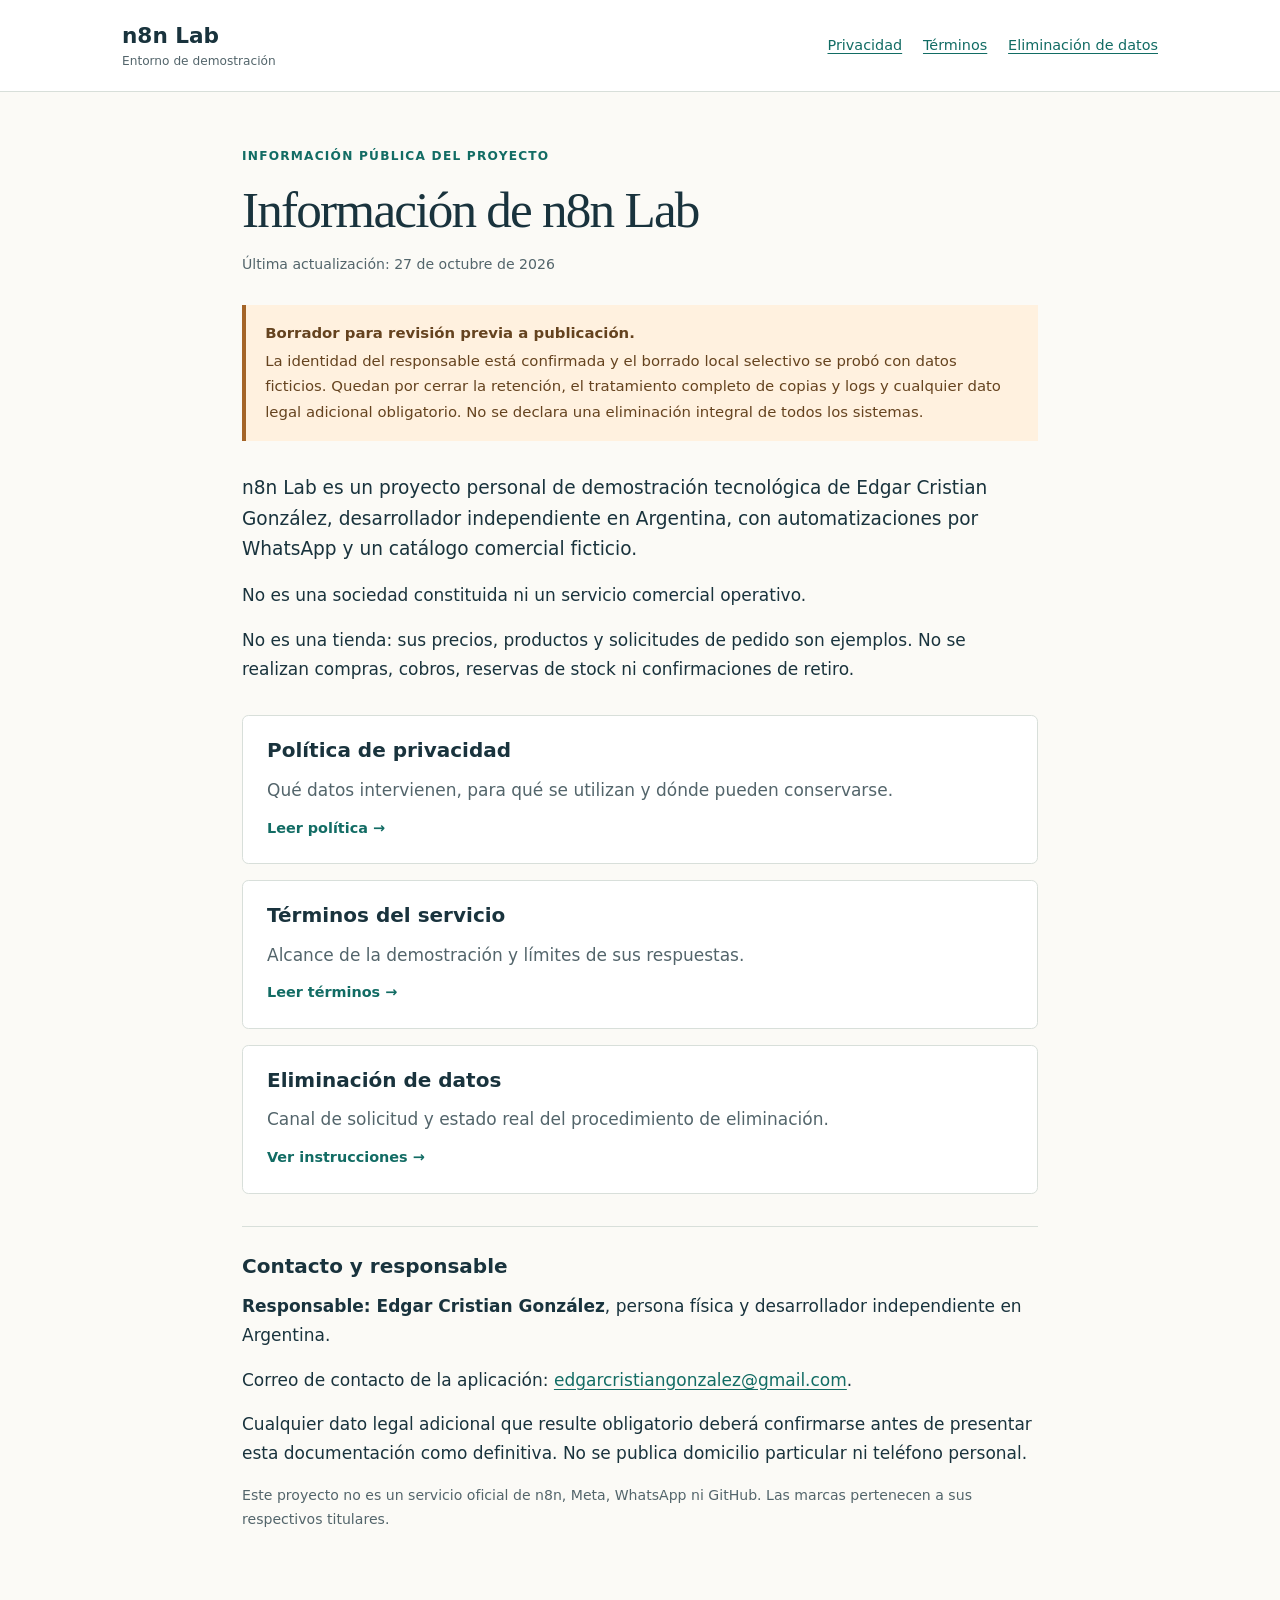
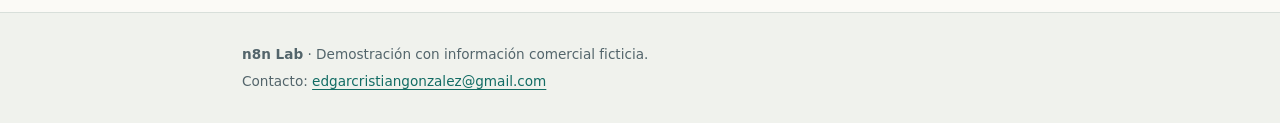
==== index.html @ 9a206daf "Prepare n8n Lab public legal pages" ====
<!doctype html>
<html lang="es">
<head>
  <meta charset="utf-8">
  <meta name="viewport" content="width=device-width, initial-scale=1">
  <meta name="description" content="Políticas e instrucciones del entorno de demostración n8n Lab.">
  <meta name="referrer" content="no-referrer">
  <title>Información de n8n Lab · n8n Lab</title>
  <link rel="stylesheet" href="styles.css">
</head>
<body>
  <a class="skip" href="#contenido">Ir al contenido</a>
  <header class="site-header"><div class="header-inner"><a class="brand" href="index.html">n8n Lab<span>Entorno de demostración</span></a><nav aria-label="Navegación principal"><a href="privacidad.html">Privacidad</a><a href="terminos.html">Términos</a><a href="eliminacion.html">Eliminación de datos</a></nav></div></header>
  <main id="contenido" class="document">
    <p class="eyebrow">Información pública del proyecto</p>
    <h1>Información de n8n Lab</h1>
    <p class="updated">Última actualización: <time datetime="2026-10-27">27 de octubre de 2026</time></p>
    <aside class="notice" aria-label="Estado de esta documentación"><strong>Borrador para revisión previa a publicación.</strong> La identidad del responsable está confirmada y el borrado local selectivo se probó con datos ficticios. Quedan por cerrar la retención, el tratamiento completo de copias y logs y cualquier dato legal adicional obligatorio. No se declara una eliminación integral de todos los sistemas.</aside>

    <p class="lead">n8n Lab es un proyecto personal de demostración tecnológica de Edgar Cristian González, desarrollador independiente en Argentina, con automatizaciones por WhatsApp y un catálogo comercial ficticio.</p>
    <p>No es una sociedad constituida ni un servicio comercial operativo.</p>
    <p>No es una tienda: sus precios, productos y solicitudes de pedido son ejemplos. No se realizan compras, cobros, reservas de stock ni confirmaciones de retiro.</p>
    <div class="cards">
      <a class="card" href="privacidad.html"><h2>Política de privacidad</h2><p>Qué datos intervienen, para qué se utilizan y dónde pueden conservarse.</p><span>Leer política →</span></a>
      <a class="card" href="terminos.html"><h2>Términos del servicio</h2><p>Alcance de la demostración y límites de sus respuestas.</p><span>Leer términos →</span></a>
      <a class="card" href="eliminacion.html"><h2>Eliminación de datos</h2><p>Canal de solicitud y estado real del procedimiento de eliminación.</p><span>Ver instrucciones →</span></a>
    </div>
    <section><h2>Contacto y responsable</h2><p><strong>Responsable: Edgar Cristian González</strong>, persona física y desarrollador independiente en Argentina.</p><p>Correo de contacto de la aplicación: <a href="mailto:edgarcristiangonzalez@gmail.com">edgarcristiangonzalez@gmail.com</a>.</p><p>Cualquier dato legal adicional que resulte obligatorio deberá confirmarse antes de presentar esta documentación como definitiva. No se publica domicilio particular ni teléfono personal.</p></section>
    <p class="muted">Este proyecto no es un servicio oficial de n8n, Meta, WhatsApp ni GitHub. Las marcas pertenecen a sus respectivos titulares.</p>
  </main>
  <footer><div class="footer-inner"><p><strong>n8n Lab</strong> · Demostración con información comercial ficticia.</p><p>Contacto: <a href="mailto:edgarcristiangonzalez@gmail.com">edgarcristiangonzalez@gmail.com</a></p></div></footer>
</body>
</html>
---- styles.css ----
:root{color-scheme:light;--ink:#19333d;--muted:#53656b;--accent:#126c64;--paper:#fbfaf6;--line:#d8dfda}
*{box-sizing:border-box}
html{scroll-padding-top:1rem}
body{margin:0;background:var(--paper);color:var(--ink);font:17px/1.7 system-ui,-apple-system,BlinkMacSystemFont,"Segoe UI",sans-serif}
a{color:var(--accent);text-underline-offset:.2em;overflow-wrap:anywhere}
a:hover{text-decoration-thickness:2px}
a:focus-visible{outline:3px solid #ad6323;outline-offset:4px;border-radius:2px}
.skip{position:absolute;left:1rem;top:-8rem;padding:.6rem 1rem;background:white;z-index:2}
.skip:focus{top:1rem}
.site-header{background:#fff;border-bottom:1px solid var(--line)}
.header-inner{max-width:1100px;margin:auto;padding:1.35rem 2rem;display:flex;align-items:center;justify-content:space-between;gap:1.5rem;flex-wrap:wrap}
.brand{color:var(--ink);font-size:1.35rem;font-weight:750;line-height:1.3;text-decoration:none}
.brand span{display:block;font-size:.76rem;font-weight:450;color:var(--muted);margin-top:.25rem}
nav{display:flex;gap:1.3rem;flex-wrap:wrap;font-size:.9rem}
.document{max-width:860px;margin:0 auto;padding:3.4rem 2rem 4rem}
.eyebrow{font-size:.76rem;letter-spacing:.1em;text-transform:uppercase;font-weight:650;color:var(--accent);margin:0 0 .7rem}
h1,h2{line-height:1.25;text-wrap:balance}
h1{font-family:Georgia,"Times New Roman",serif;font-weight:500;font-size:clamp(2.2rem,6vw,3.2rem);letter-spacing:-.035em;margin:0 0 .7rem}
h2{font-size:1.25rem;margin:0 0 .8rem}
p{margin:.65rem 0 1rem}
.updated,.muted{color:var(--muted);font-size:.88rem}
.notice{margin:1.7rem 0 2rem;padding:1rem 1.2rem;border-left:4px solid #a46427;background:#fff1df;color:#65431f;font-size:.93rem}
.notice strong{display:block;margin-bottom:.2rem}
.lead{font-size:1.16rem;line-height:1.65}
section{border-top:1px solid var(--line);padding-top:1.7rem;margin-top:2rem}
ul,ol{padding-left:1.35rem}
li{margin:.45rem 0}
.cards{display:grid;gap:1rem;margin:2rem 0}
.card{display:block;padding:1.35rem 1.5rem;background:white;border:1px solid var(--line);border-radius:.4rem;text-decoration:none;color:var(--ink)}
.card:hover{border-color:var(--accent)}
.card p{color:var(--muted);margin:.5rem 0}
.card span{font-size:.9rem;color:var(--accent);font-weight:600}
footer{border-top:1px solid var(--line);background:#f0f2ed}
.footer-inner{max-width:860px;margin:auto;padding:1.7rem 2rem;color:var(--muted);font-size:.85rem}
.footer-inner p{margin:.2rem 0}
@media(max-width:540px){.header-inner{padding:1.1rem 1.2rem;gap:1rem}nav{gap:.5rem 1rem}.document{padding:2rem 1.2rem 3rem}.footer-inner{padding:1.5rem 1.2rem}.notice{padding:.9rem 1rem}}
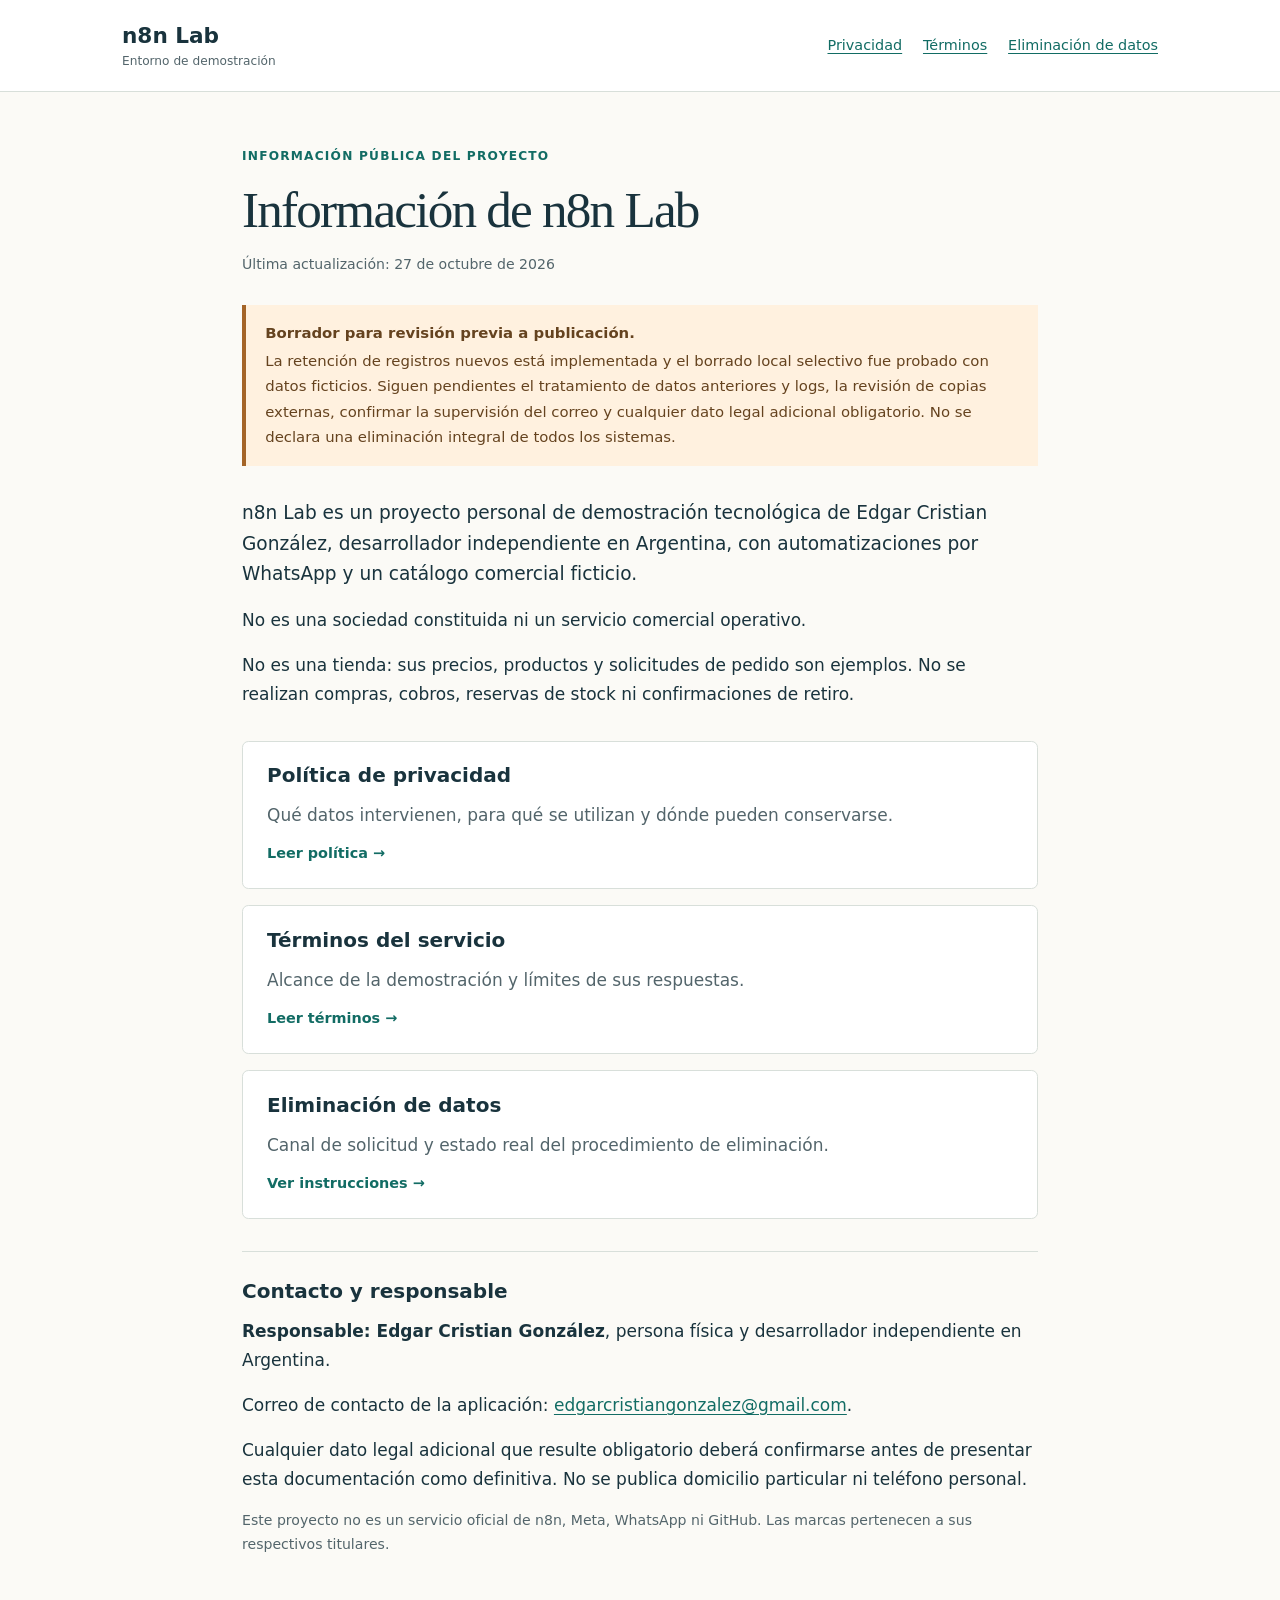
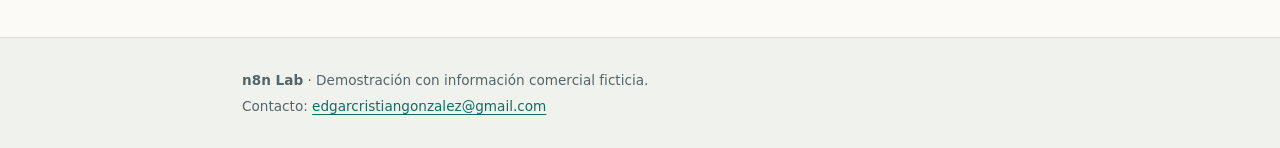
==== commit 7050390c: "Document active retention and data deletion limits" ====
--- a/index.html
+++ b/index.html
@@ -15,7 +15,7 @@
     <p class="eyebrow">Información pública del proyecto</p>
     <h1>Información de n8n Lab</h1>
     <p class="updated">Última actualización: <time datetime="2026-10-27">27 de octubre de 2026</time></p>
-    <aside class="notice" aria-label="Estado de esta documentación"><strong>Borrador para revisión previa a publicación.</strong> La identidad del responsable está confirmada y el borrado local selectivo se probó con datos ficticios. Quedan por cerrar la retención, el tratamiento completo de copias y logs y cualquier dato legal adicional obligatorio. No se declara una eliminación integral de todos los sistemas.</aside>
+    <aside class="notice" aria-label="Estado de esta documentación"><strong>Borrador para revisión previa a publicación.</strong> La retención de registros nuevos está implementada y el borrado local selectivo fue probado con datos ficticios. Siguen pendientes el tratamiento de datos anteriores y logs, la revisión de copias externas, confirmar la supervisión del correo y cualquier dato legal adicional obligatorio. No se declara una eliminación integral de todos los sistemas.</aside>
 
     <p class="lead">n8n Lab es un proyecto personal de demostración tecnológica de Edgar Cristian González, desarrollador independiente en Argentina, con automatizaciones por WhatsApp y un catálogo comercial ficticio.</p>
     <p>No es una sociedad constituida ni un servicio comercial operativo.</p>
